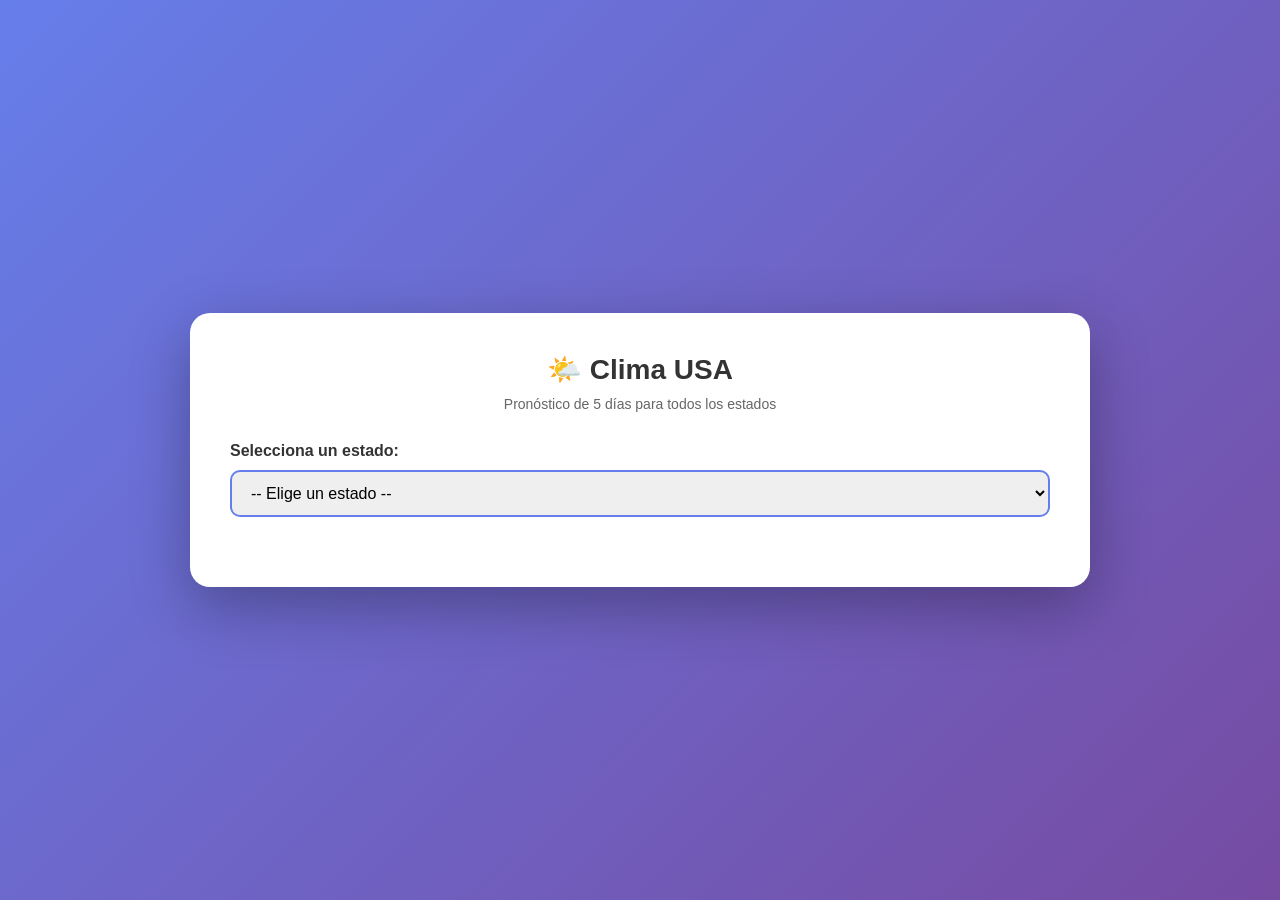
==== index.html @ fc047a68 "Add files via upload" ====
<!DOCTYPE html>
<html lang="es">
<head>
    <meta charset="UTF-8">
    <meta name="viewport" content="width=device-width, initial-scale=1.0">
    <title>Clima USA - ValCusySoft</title>
    <style>
        * {
            margin: 0;
            padding: 0;
            box-sizing: border-box;
        }

        body {
            font-family: 'Segoe UI', Tahoma, Geneva, Verdana, sans-serif;
            background: linear-gradient(135deg, #667eea 0%, #764ba2 100%);
            min-height: 100vh;
            display: flex;
            justify-content: center;
            align-items: center;
            padding: 20px;
        }

        .container {
            background: white;
            border-radius: 20px;
            padding: 40px;
            max-width: 900px;
            width: 100%;
            box-shadow: 0 20px 60px rgba(0, 0, 0, 0.3);
        }

        .header {
            text-align: center;
            margin-bottom: 30px;
        }

        .header h1 {
            color: #333;
            margin-bottom: 10px;
            font-size: 28px;
        }

        .header p {
            color: #666;
            font-size: 14px;
        }

        .selector-container {
            margin-bottom: 30px;
        }

        .selector-container label {
            display: block;
            margin-bottom: 10px;
            color: #333;
            font-weight: 600;
        }

        .selector-container select {
            width: 100%;
            padding: 12px 15px;
            border: 2px solid #667eea;
            border-radius: 10px;
            font-size: 16px;
            cursor: pointer;
            transition: all 0.3s ease;
        }

        .selector-container select:hover {
            border-color: #764ba2;
        }

        .selector-container select:focus {
            outline: none;
            border-color: #764ba2;
            box-shadow: 0 0 0 3px rgba(102, 126, 234, 0.1);
        }

        .current-weather {
            background: linear-gradient(135deg, #667eea 0%, #764ba2 100%);
            color: white;
            padding: 30px;
            border-radius: 15px;
            margin-bottom: 30px;
            text-align: center;
        }

        .city-name {
            font-size: 32px;
            font-weight: bold;
            margin-bottom: 10px;
        }

        .temperature {
            font-size: 60px;
            font-weight: bold;
            margin: 10px 0;
        }

        .description {
            font-size: 18px;
            opacity: 0.9;
            margin-bottom: 20px;
            text-transform: capitalize;
        }

        .weather-details {
            display: grid;
            grid-template-columns: repeat(auto-fit, minmax(150px, 1fr));
            gap: 15px;
            margin-top: 20px;
        }

        .detail-box {
            background: rgba(255, 255, 255, 0.2);
            padding: 15px;
            border-radius: 10px;
            backdrop-filter: blur(10px);
        }

        .detail-label {
            font-size: 12px;
            opacity: 0.8;
            margin-bottom: 5px;
        }

        .detail-value {
            font-size: 20px;
            font-weight: bold;
        }

        .forecast {
            margin-top: 30px;
        }

        .forecast h3 {
            color: #333;
            margin-bottom: 20px;
            font-size: 20px;
        }

        .forecast-grid {
            display: grid;
            grid-template-columns: repeat(auto-fit, minmax(150px, 1fr));
            gap: 15px;
        }

        .forecast-card {
            background: #f8f9fa;
            padding: 20px;
            border-radius: 15px;
            text-align: center;
            border: 2px solid #e9ecef;
            transition: all 0.3s ease;
        }

        .forecast-card:hover {
            border-color: #667eea;
            box-shadow: 0 5px 15px rgba(102, 126, 234, 0.1);
            transform: translateY(-5px);
        }

        .forecast-date {
            color: #667eea;
            font-weight: 600;
            margin-bottom: 10px;
            font-size: 14px;
        }

        .forecast-icon {
            font-size: 40px;
            margin: 10px 0;
        }

        .forecast-temp {
            color: #333;
            font-size: 18px;
            font-weight: bold;
            margin-bottom: 8px;
        }

        .forecast-details {
            font-size: 12px;
            color: #666;
            line-height: 1.6;
        }

        .loading {
            text-align: center;
            color: #667eea;
            font-size: 18px;
        }

        .error {
            background: #fee;
            color: #c33;
            padding: 15px;
            border-radius: 10px;
            margin-bottom: 20px;
            border-left: 4px solid #c33;
        }

        @media (max-width: 600px) {
            .container {
                padding: 20px;
            }

            .header h1 {
                font-size: 22px;
            }

            .temperature {
                font-size: 45px;
            }

            .city-name {
                font-size: 24px;
            }

            .weather-details {
                grid-template-columns: repeat(2, 1fr);
            }

            .forecast-grid {
                grid-template-columns: 1fr;
            }
        }
    </style>
</head>
<body>
    <div class="container">
        <div class="header">
            <h1>🌤️ Clima USA</h1>
            <p>Pronóstico de 5 días para todos los estados</p>
        </div>

        <div class="selector-container">
            <label for="stateSelect">Selecciona un estado:</label>
            <select id="stateSelect">
                <option value="">-- Elige un estado --</option>
            </select>
        </div>

        <div id="errorContainer"></div>
        <div id="weatherContainer"></div>
    </div>

    <script>
        // Lista de estados USA con sus ciudades principales y coordenadas
        const states = [
            { name: 'Alabama', city: 'Montgomery', lat: 32.3792, lon: -86.3077 },
            { name: 'Alaska', city: 'Juneau', lat: 58.3019, lon: -134.4197 },
            { name: 'Arizona', city: 'Phoenix', lat: 33.4484, lon: -112.0742 },
            { name: 'Arkansas', city: 'Little Rock', lat: 34.7465, lon: -92.2896 },
            { name: 'California', city: 'Los Angeles', lat: 34.0522, lon: -118.2437 },
            { name: 'Colorado', city: 'Denver', lat: 39.7392, lon: -104.9903 },
            { name: 'Connecticut', city: 'Hartford', lat: 41.7658, lon: -72.6734 },
            { name: 'Delaware', city: 'Wilmington', lat: 39.7391, lon: -75.5244 },
            { name: 'Florida', city: 'Miami', lat: 25.7617, lon: -80.1918 },
            { name: 'Georgia', city: 'Atlanta', lat: 33.7490, lon: -84.3880 },
            { name: 'Hawaii', city: 'Honolulu', lat: 21.3099, lon: -157.8581 },
            { name: 'Idaho', city: 'Boise', lat: 43.6150, lon: -116.2023 },
            { name: 'Illinois', city: 'Chicago', lat: 41.8781, lon: -87.6298 },
            { name: 'Indiana', city: 'Indianapolis', lat: 39.7684, lon: -86.1581 },
            { name: 'Iowa', city: 'Des Moines', lat: 41.5868, lon: -93.6250 },
            { name: 'Kansas', city: 'Topeka', lat: 39.0473, lon: -95.6752 },
            { name: 'Kentucky', city: 'Louisville', lat: 38.2527, lon: -85.7585 },
            { name: 'Louisiana', city: 'New Orleans', lat: 29.9511, lon: -90.2623 },
            { name: 'Maine', city: 'Portland', lat: 43.6591, lon: -70.2568 },
            { name: 'Maryland', city: 'Baltimore', lat: 39.2904, lon: -76.6122 },
            { name: 'Massachusetts', city: 'Boston', lat: 42.3601, lon: -71.0589 },
            { name: 'Michigan', city: 'Detroit', lat: 42.3314, lon: -83.0458 },
            { name: 'Minnesota', city: 'Minneapolis', lat: 44.9778, lon: -93.2650 },
            { name: 'Mississippi', city: 'Jackson', lat: 32.2988, lon: -90.1848 },
            { name: 'Missouri', city: 'Kansas City', lat: 39.0997, lon: -94.5786 },
            { name: 'Montana', city: 'Billings', lat: 45.7833, lon: -103.9964 },
            { name: 'Nebraska', city: 'Omaha', lat: 41.2565, lon: -95.9345 },
            { name: 'Nevada', city: 'Las Vegas', lat: 36.1699, lon: -115.1398 },
            { name: 'New Hampshire', city: 'Manchester', lat: 42.9956, lon: -71.4548 },
            { name: 'New Jersey', city: 'Newark', lat: 40.7357, lon: -74.1724 },
            { name: 'New Mexico', city: 'Albuquerque', lat: 35.0844, lon: -106.6504 },
            { name: 'New York', city: 'New York City', lat: 40.7128, lon: -74.0060 },
            { name: 'North Carolina', city: 'Charlotte', lat: 35.2271, lon: -80.8431 },
            { name: 'North Dakota', city: 'Bismarck', lat: 46.8083, lon: -100.7837 },
            { name: 'Ohio', city: 'Columbus', lat: 39.9612, lon: -82.9988 },
            { name: 'Oklahoma', city: 'Oklahoma City', lat: 35.4676, lon: -97.5164 },
            { name: 'Oregon', city: 'Portland', lat: 45.5152, lon: -122.6784 },
            { name: 'Pennsylvania', city: 'Philadelphia', lat: 39.9526, lon: -75.1652 },
            { name: 'Rhode Island', city: 'Providence', lat: 41.8240, lon: -71.4128 },
            { name: 'South Carolina', city: 'Charleston', lat: 32.7765, lon: -79.9626 },
            { name: 'South Dakota', city: 'Sioux Falls', lat: 43.5460, lon: -96.7313 },
            { name: 'Tennessee', city: 'Nashville', lat: 36.1627, lon: -86.7816 },
            { name: 'Texas', city: 'Houston', lat: 29.7604, lon: -95.3698 },
            { name: 'Utah', city: 'Salt Lake City', lat: 40.7608, lon: -111.8910 },
            { name: 'Vermont', city: 'Burlington', lat: 44.4759, lon: -73.2121 },
            { name: 'Virginia', city: 'Richmond', lat: 37.5407, lon: -77.4360 },
            { name: 'Washington', city: 'Seattle', lat: 47.6062, lon: -122.3321 },
            { name: 'West Virginia', city: 'Charleston', lat: 38.3498, lon: -81.6326 },
            { name: 'Wisconsin', city: 'Milwaukee', lat: 43.0389, lon: -87.9065 },
            { name: 'Wyoming', city: 'Cheyenne', lat: 41.1400, lon: -104.8202 }
        ];

        // Llenar el selector
        function fillStateSelector() {
            const select = document.getElementById('stateSelect');
            states.forEach(state => {
                const option = document.createElement('option');
                option.value = JSON.stringify({ lat: state.lat, lon: state.lon, name: state.name, city: state.city });
                option.textContent = `${state.name} (${state.city})`;
                select.appendChild(option);
            });
        }

        // Obtener el clima
        async function getWeather(lat, lon, stateName, cityName) {
            const container = document.getElementById('weatherContainer');
            const errorContainer = document.getElementById('errorContainer');
            
            container.innerHTML = '<div class="loading">Cargando clima...</div>';
            errorContainer.innerHTML = '';

            try {
                const response = await fetch(
                    `https://api.open-meteo.com/v1/forecast?latitude=${lat}&longitude=${lon}&daily=temperature_2m_max,temperature_2m_min,precipitation_sum,windspeed_10m_max,relative_humidity_2m_max,apparent_temperature_max,apparent_temperature_min,weather_code&temperature_unit=fahrenheit&wind_speed_unit=mph&precipitation_unit=inch&timezone=auto`
                );

                if (!response.ok) throw new Error('Error fetching weather data');
                
                const data = await response.json();
                displayWeather(data, stateName, cityName);
            } catch (error) {
                errorContainer.innerHTML = `<div class="error">❌ Error al cargar el clima. Intenta de nuevo.</div>`;
                container.innerHTML = '';
                console.error('Error:', error);
            }
        }

        // Mostrar el clima
        function displayWeather(data, stateName, cityName) {
            const container = document.getElementById('weatherContainer');
            const daily = data.daily;
            const timezone = data.timezone;

            // Clima actual (primer día)
            const today = new Date(daily.time[0]);
            const currentTemp = daily.temperature_2m_max[0];
            const minTemp = daily.temperature_2m_min[0];
            const humidity = daily.relative_humidity_2m_max[0];
            const windSpeed = daily.windspeed_10m_max[0];
            const apparentTemp = daily.apparent_temperature_max[0];

            const weatherDescription = getWeatherDescription(daily.weather_code[0]);
            const weatherIcon = getWeatherIcon(daily.weather_code[0]);

            let html = `
                <div class="current-weather">
                    <div class="city-name">${stateName}</div>
                    <div style="font-size: 14px; opacity: 0.9; margin-bottom: 10px;">${cityName}</div>
                    <div class="temperature">${Math.round(currentTemp)}°F</div>
                    <div class="description">${weatherIcon} ${weatherDescription}</div>
                    
                    <div class="weather-details">
                        <div class="detail-box">
                            <div class="detail-label">Sensación Térmica</div>
                            <div class="detail-value">${Math.round(apparentTemp)}°F</div>
                        </div>
                        <div class="detail-box">
                            <div class="detail-label">Humedad</div>
                            <div class="detail-value">${humidity}%</div>
                        </div>
                        <div class="detail-box">
                            <div class="detail-label">Viento</div>
                            <div class="detail-value">${Math.round(windSpeed)} mph</div>
                        </div>
                        <div class="detail-box">
                            <div class="detail-label">Mín. Hoy</div>
                            <div class="detail-value">${Math.round(minTemp)}°F</div>
                        </div>
                    </div>
                </div>

                <div class="forecast">
                    <h3>Pronóstico de 5 Días</h3>
                    <div class="forecast-grid">
            `;

            // Pronóstico de 5 días
            for (let i = 0; i < 5; i++) {
                const date = new Date(daily.time[i]);
                const dayName = date.toLocaleDateString('es-ES', { weekday: 'short' });
                const dayDate = date.toLocaleDateString('es-ES', { month: 'short', day: 'numeric' });
                
                const high = daily.temperature_2m_max[i];
                const low = daily.temperature_2m_min[i];
                const humidity = daily.relative_humidity_2m_max[i];
                const windSpeed = daily.windspeed_10m_max[i];
                const weatherCode = daily.weather_code[i];
                const description = getWeatherDescription(weatherCode);
                const icon = getWeatherIcon(weatherCode);

                html += `
                    <div class="forecast-card">
                        <div class="forecast-date">${dayName}, ${dayDate}</div>
                        <div class="forecast-icon">${icon}</div>
                        <div class="forecast-temp">${Math.round(high)}° / ${Math.round(low)}°</div>
                        <div class="forecast-details">
                            <div>💧 ${humidity}%</div>
                            <div>💨 ${Math.round(windSpeed)} mph</div>
                        </div>
                    </div>
                `;
            }

            html += `
                    </div>
                </div>
            `;

            container.innerHTML = html;
        }

        // Describir el código del clima
        function getWeatherDescription(code) {
            const codeMap = {
                0: 'Despejado',
                1: 'Principalmente despejado',
                2: 'Parcialmente nublado',
                3: 'Nublado',
                45: 'Niebla',
                48: 'Niebla helada',
                51: 'Llovizna ligera',
                53: 'Llovizna moderada',
                55: 'Llovizna densa',
                61: 'Lluvia ligera',
                63: 'Lluvia moderada',
                65: 'Lluvia fuerte',
                71: 'Nieve ligera',
                73: 'Nieve moderada',
                75: 'Nieve fuerte',
                77: 'Granos de nieve',
                80: 'Aguaceros ligeros',
                81: 'Aguaceros moderados',
                82: 'Aguaceros fuertes',
                85: 'Nieve ligera con lluvia',
                86: 'Nieve fuerte con lluvia',
                95: 'Tormenta eléctrica',
                96: 'Tormenta con granizo ligero',
                99: 'Tormenta con granizo fuerte'
            };
            return codeMap[code] || 'Desconocido';
        }

        // Obtener emoji del clima
        function getWeatherIcon(code) {
            if (code === 0) return '☀️';
            if ([1, 2].includes(code)) return '⛅';
            if (code === 3) return '☁️';
            if ([45, 48].includes(code)) return '🌫️';
            if ([51, 53, 55, 61, 63, 65, 80, 81, 82].includes(code)) return '🌧️';
            if ([71, 73, 75, 77, 85, 86].includes(code)) return '❄️';
            if ([95, 96, 99].includes(code)) return '⛈️';
            return '🌤️';
        }

        // Event listener para el selector
        document.getElementById('stateSelect').addEventListener('change', (e) => {
            if (e.target.value) {
                const data = JSON.parse(e.target.value);
                getWeather(data.lat, data.lon, data.name, data.city);
            }
        });

        // Llenar el selector al cargar
        fillStateSelector();
    </script>
</body>
</html>
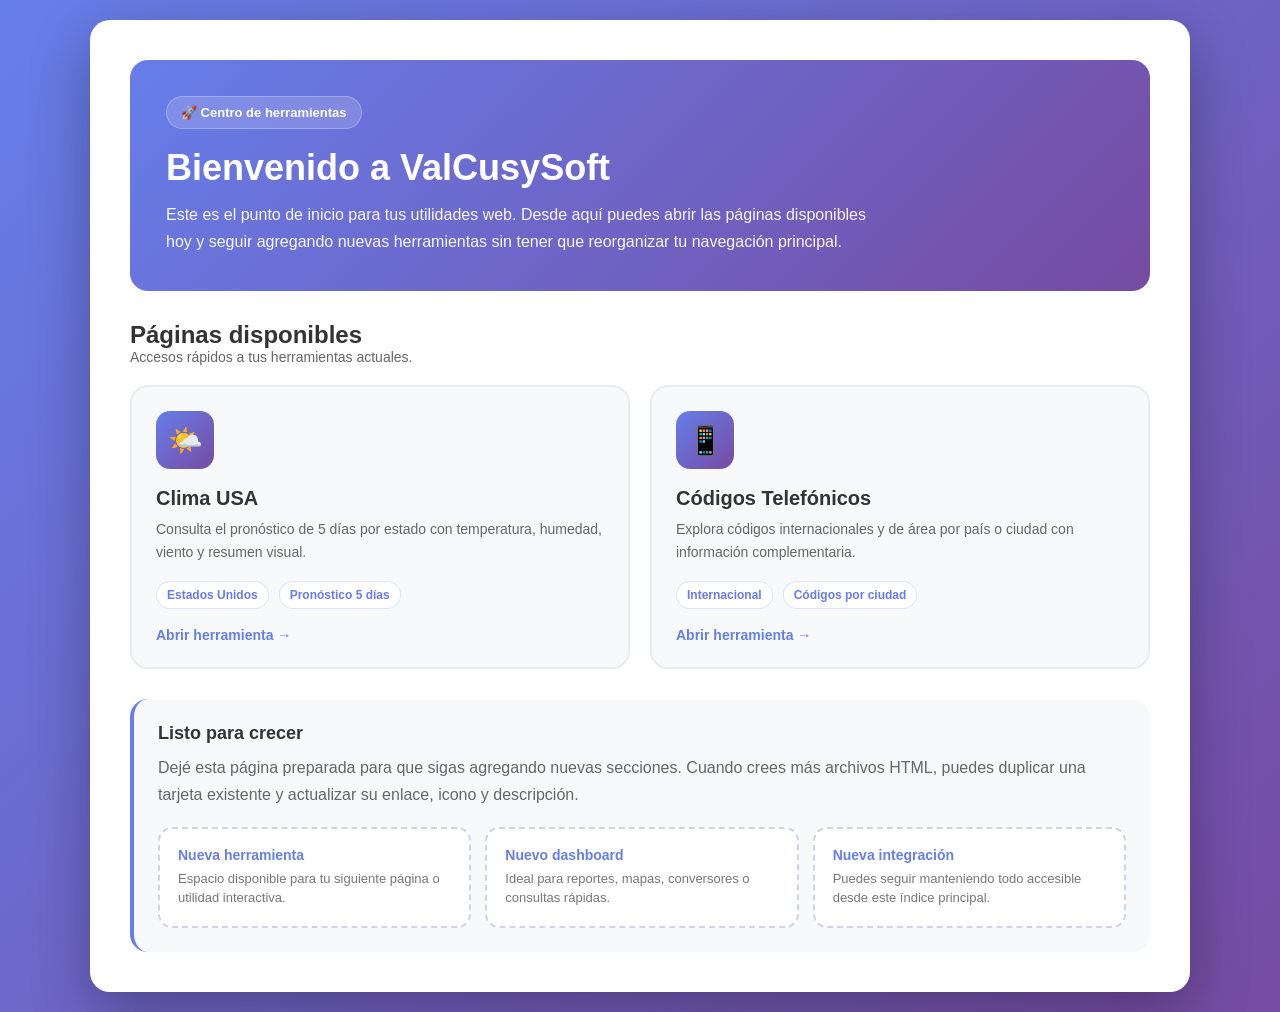
==== commit ee0c3f64: "Added common index html and renamed file" ====
--- a/index.html
+++ b/index.html
@@ -1,478 +1,288 @@
-<!DOCTYPE html>
-<html lang="es">
-<head>
-    <meta charset="UTF-8">
-    <meta name="viewport" content="width=device-width, initial-scale=1.0">
-    <title>Clima USA - ValCusySoft</title>
-    <style>
-        * {
-            margin: 0;
-            padding: 0;
-            box-sizing: border-box;
-        }
-
-        body {
-            font-family: 'Segoe UI', Tahoma, Geneva, Verdana, sans-serif;
-            background: linear-gradient(135deg, #667eea 0%, #764ba2 100%);
-            min-height: 100vh;
-            display: flex;
-            justify-content: center;
-            align-items: center;
-            padding: 20px;
-        }
-
-        .container {
-            background: white;
-            border-radius: 20px;
-            padding: 40px;
-            max-width: 900px;
-            width: 100%;
-            box-shadow: 0 20px 60px rgba(0, 0, 0, 0.3);
-        }
-
-        .header {
-            text-align: center;
-            margin-bottom: 30px;
-        }
-
-        .header h1 {
-            color: #333;
-            margin-bottom: 10px;
-            font-size: 28px;
-        }
-
-        .header p {
-            color: #666;
-            font-size: 14px;
-        }
-
-        .selector-container {
-            margin-bottom: 30px;
-        }
-
-        .selector-container label {
-            display: block;
-            margin-bottom: 10px;
-            color: #333;
-            font-weight: 600;
-        }
-
-        .selector-container select {
-            width: 100%;
-            padding: 12px 15px;
-            border: 2px solid #667eea;
-            border-radius: 10px;
-            font-size: 16px;
-            cursor: pointer;
-            transition: all 0.3s ease;
-        }
-
-        .selector-container select:hover {
-            border-color: #764ba2;
-        }
-
-        .selector-container select:focus {
-            outline: none;
-            border-color: #764ba2;
-            box-shadow: 0 0 0 3px rgba(102, 126, 234, 0.1);
-        }
-
-        .current-weather {
-            background: linear-gradient(135deg, #667eea 0%, #764ba2 100%);
-            color: white;
-            padding: 30px;
-            border-radius: 15px;
-            margin-bottom: 30px;
-            text-align: center;
-        }
-
-        .city-name {
-            font-size: 32px;
-            font-weight: bold;
-            margin-bottom: 10px;
-        }
-
-        .temperature {
-            font-size: 60px;
-            font-weight: bold;
-            margin: 10px 0;
-        }
-
-        .description {
-            font-size: 18px;
-            opacity: 0.9;
-            margin-bottom: 20px;
-            text-transform: capitalize;
-        }
-
-        .weather-details {
-            display: grid;
-            grid-template-columns: repeat(auto-fit, minmax(150px, 1fr));
-            gap: 15px;
-            margin-top: 20px;
-        }
-
-        .detail-box {
-            background: rgba(255, 255, 255, 0.2);
-            padding: 15px;
-            border-radius: 10px;
-            backdrop-filter: blur(10px);
-        }
-
-        .detail-label {
-            font-size: 12px;
-            opacity: 0.8;
-            margin-bottom: 5px;
-        }
-
-        .detail-value {
-            font-size: 20px;
-            font-weight: bold;
-        }
-
-        .forecast {
-            margin-top: 30px;
-        }
-
-        .forecast h3 {
-            color: #333;
-            margin-bottom: 20px;
-            font-size: 20px;
-        }
-
-        .forecast-grid {
-            display: grid;
-            grid-template-columns: repeat(auto-fit, minmax(150px, 1fr));
-            gap: 15px;
-        }
-
-        .forecast-card {
-            background: #f8f9fa;
-            padding: 20px;
-            border-radius: 15px;
-            text-align: center;
-            border: 2px solid #e9ecef;
-            transition: all 0.3s ease;
-        }
-
-        .forecast-card:hover {
-            border-color: #667eea;
-            box-shadow: 0 5px 15px rgba(102, 126, 234, 0.1);
-            transform: translateY(-5px);
-        }
-
-        .forecast-date {
-            color: #667eea;
-            font-weight: 600;
-            margin-bottom: 10px;
-            font-size: 14px;
-        }
-
-        .forecast-icon {
-            font-size: 40px;
-            margin: 10px 0;
-        }
-
-        .forecast-temp {
-            color: #333;
-            font-size: 18px;
-            font-weight: bold;
-            margin-bottom: 8px;
-        }
-
-        .forecast-details {
-            font-size: 12px;
-            color: #666;
-            line-height: 1.6;
-        }
-
-        .loading {
-            text-align: center;
-            color: #667eea;
-            font-size: 18px;
-        }
-
-        .error {
-            background: #fee;
-            color: #c33;
-            padding: 15px;
-            border-radius: 10px;
-            margin-bottom: 20px;
-            border-left: 4px solid #c33;
-        }
-
-        @media (max-width: 600px) {
-            .container {
-                padding: 20px;
-            }
-
-            .header h1 {
-                font-size: 22px;
-            }
-
-            .temperature {
-                font-size: 45px;
-            }
-
-            .city-name {
-                font-size: 24px;
-            }
-
-            .weather-details {
-                grid-template-columns: repeat(2, 1fr);
-            }
-
-            .forecast-grid {
-                grid-template-columns: 1fr;
-            }
-        }
-    </style>
-</head>
-<body>
-    <div class="container">
-        <div class="header">
-            <h1>🌤️ Clima USA</h1>
-            <p>Pronóstico de 5 días para todos los estados</p>
-        </div>
-
-        <div class="selector-container">
-            <label for="stateSelect">Selecciona un estado:</label>
-            <select id="stateSelect">
-                <option value="">-- Elige un estado --</option>
-            </select>
-        </div>
-
-        <div id="errorContainer"></div>
-        <div id="weatherContainer"></div>
-    </div>
-
-    <script>
-        // Lista de estados USA con sus ciudades principales y coordenadas
-        const states = [
-            { name: 'Alabama', city: 'Montgomery', lat: 32.3792, lon: -86.3077 },
-            { name: 'Alaska', city: 'Juneau', lat: 58.3019, lon: -134.4197 },
-            { name: 'Arizona', city: 'Phoenix', lat: 33.4484, lon: -112.0742 },
-            { name: 'Arkansas', city: 'Little Rock', lat: 34.7465, lon: -92.2896 },
-            { name: 'California', city: 'Los Angeles', lat: 34.0522, lon: -118.2437 },
-            { name: 'Colorado', city: 'Denver', lat: 39.7392, lon: -104.9903 },
-            { name: 'Connecticut', city: 'Hartford', lat: 41.7658, lon: -72.6734 },
-            { name: 'Delaware', city: 'Wilmington', lat: 39.7391, lon: -75.5244 },
-            { name: 'Florida', city: 'Miami', lat: 25.7617, lon: -80.1918 },
-            { name: 'Georgia', city: 'Atlanta', lat: 33.7490, lon: -84.3880 },
-            { name: 'Hawaii', city: 'Honolulu', lat: 21.3099, lon: -157.8581 },
-            { name: 'Idaho', city: 'Boise', lat: 43.6150, lon: -116.2023 },
-            { name: 'Illinois', city: 'Chicago', lat: 41.8781, lon: -87.6298 },
-            { name: 'Indiana', city: 'Indianapolis', lat: 39.7684, lon: -86.1581 },
-            { name: 'Iowa', city: 'Des Moines', lat: 41.5868, lon: -93.6250 },
-            { name: 'Kansas', city: 'Topeka', lat: 39.0473, lon: -95.6752 },
-            { name: 'Kentucky', city: 'Louisville', lat: 38.2527, lon: -85.7585 },
-            { name: 'Louisiana', city: 'New Orleans', lat: 29.9511, lon: -90.2623 },
-            { name: 'Maine', city: 'Portland', lat: 43.6591, lon: -70.2568 },
-            { name: 'Maryland', city: 'Baltimore', lat: 39.2904, lon: -76.6122 },
-            { name: 'Massachusetts', city: 'Boston', lat: 42.3601, lon: -71.0589 },
-            { name: 'Michigan', city: 'Detroit', lat: 42.3314, lon: -83.0458 },
-            { name: 'Minnesota', city: 'Minneapolis', lat: 44.9778, lon: -93.2650 },
-            { name: 'Mississippi', city: 'Jackson', lat: 32.2988, lon: -90.1848 },
-            { name: 'Missouri', city: 'Kansas City', lat: 39.0997, lon: -94.5786 },
-            { name: 'Montana', city: 'Billings', lat: 45.7833, lon: -103.9964 },
-            { name: 'Nebraska', city: 'Omaha', lat: 41.2565, lon: -95.9345 },
-            { name: 'Nevada', city: 'Las Vegas', lat: 36.1699, lon: -115.1398 },
-            { name: 'New Hampshire', city: 'Manchester', lat: 42.9956, lon: -71.4548 },
-            { name: 'New Jersey', city: 'Newark', lat: 40.7357, lon: -74.1724 },
-            { name: 'New Mexico', city: 'Albuquerque', lat: 35.0844, lon: -106.6504 },
-            { name: 'New York', city: 'New York City', lat: 40.7128, lon: -74.0060 },
-            { name: 'North Carolina', city: 'Charlotte', lat: 35.2271, lon: -80.8431 },
-            { name: 'North Dakota', city: 'Bismarck', lat: 46.8083, lon: -100.7837 },
-            { name: 'Ohio', city: 'Columbus', lat: 39.9612, lon: -82.9988 },
-            { name: 'Oklahoma', city: 'Oklahoma City', lat: 35.4676, lon: -97.5164 },
-            { name: 'Oregon', city: 'Portland', lat: 45.5152, lon: -122.6784 },
-            { name: 'Pennsylvania', city: 'Philadelphia', lat: 39.9526, lon: -75.1652 },
-            { name: 'Rhode Island', city: 'Providence', lat: 41.8240, lon: -71.4128 },
-            { name: 'South Carolina', city: 'Charleston', lat: 32.7765, lon: -79.9626 },
-            { name: 'South Dakota', city: 'Sioux Falls', lat: 43.5460, lon: -96.7313 },
-            { name: 'Tennessee', city: 'Nashville', lat: 36.1627, lon: -86.7816 },
-            { name: 'Texas', city: 'Houston', lat: 29.7604, lon: -95.3698 },
-            { name: 'Utah', city: 'Salt Lake City', lat: 40.7608, lon: -111.8910 },
-            { name: 'Vermont', city: 'Burlington', lat: 44.4759, lon: -73.2121 },
-            { name: 'Virginia', city: 'Richmond', lat: 37.5407, lon: -77.4360 },
-            { name: 'Washington', city: 'Seattle', lat: 47.6062, lon: -122.3321 },
-            { name: 'West Virginia', city: 'Charleston', lat: 38.3498, lon: -81.6326 },
-            { name: 'Wisconsin', city: 'Milwaukee', lat: 43.0389, lon: -87.9065 },
-            { name: 'Wyoming', city: 'Cheyenne', lat: 41.1400, lon: -104.8202 }
-        ];
-
-        // Llenar el selector
-        function fillStateSelector() {
-            const select = document.getElementById('stateSelect');
-            states.forEach(state => {
-                const option = document.createElement('option');
-                option.value = JSON.stringify({ lat: state.lat, lon: state.lon, name: state.name, city: state.city });
-                option.textContent = `${state.name} (${state.city})`;
-                select.appendChild(option);
-            });
-        }
-
-        // Obtener el clima
-        async function getWeather(lat, lon, stateName, cityName) {
-            const container = document.getElementById('weatherContainer');
-            const errorContainer = document.getElementById('errorContainer');
-            
-            container.innerHTML = '<div class="loading">Cargando clima...</div>';
-            errorContainer.innerHTML = '';
-
-            try {
-                const response = await fetch(
-                    `https://api.open-meteo.com/v1/forecast?latitude=${lat}&longitude=${lon}&daily=temperature_2m_max,temperature_2m_min,precipitation_sum,windspeed_10m_max,relative_humidity_2m_max,apparent_temperature_max,apparent_temperature_min,weather_code&temperature_unit=fahrenheit&wind_speed_unit=mph&precipitation_unit=inch&timezone=auto`
-                );
-
-                if (!response.ok) throw new Error('Error fetching weather data');
-                
-                const data = await response.json();
-                displayWeather(data, stateName, cityName);
-            } catch (error) {
-                errorContainer.innerHTML = `<div class="error">❌ Error al cargar el clima. Intenta de nuevo.</div>`;
-                container.innerHTML = '';
-                console.error('Error:', error);
-            }
-        }
-
-        // Mostrar el clima
-        function displayWeather(data, stateName, cityName) {
-            const container = document.getElementById('weatherContainer');
-            const daily = data.daily;
-            const timezone = data.timezone;
-
-            // Clima actual (primer día)
-            const today = new Date(daily.time[0]);
-            const currentTemp = daily.temperature_2m_max[0];
-            const minTemp = daily.temperature_2m_min[0];
-            const humidity = daily.relative_humidity_2m_max[0];
-            const windSpeed = daily.windspeed_10m_max[0];
-            const apparentTemp = daily.apparent_temperature_max[0];
-
-            const weatherDescription = getWeatherDescription(daily.weather_code[0]);
-            const weatherIcon = getWeatherIcon(daily.weather_code[0]);
-
-            let html = `
-                <div class="current-weather">
-                    <div class="city-name">${stateName}</div>
-                    <div style="font-size: 14px; opacity: 0.9; margin-bottom: 10px;">${cityName}</div>
-                    <div class="temperature">${Math.round(currentTemp)}°F</div>
-                    <div class="description">${weatherIcon} ${weatherDescription}</div>
-                    
-                    <div class="weather-details">
-                        <div class="detail-box">
-                            <div class="detail-label">Sensación Térmica</div>
-                            <div class="detail-value">${Math.round(apparentTemp)}°F</div>
-                        </div>
-                        <div class="detail-box">
-                            <div class="detail-label">Humedad</div>
-                            <div class="detail-value">${humidity}%</div>
-                        </div>
-                        <div class="detail-box">
-                            <div class="detail-label">Viento</div>
-                            <div class="detail-value">${Math.round(windSpeed)} mph</div>
-                        </div>
-                        <div class="detail-box">
-                            <div class="detail-label">Mín. Hoy</div>
-                            <div class="detail-value">${Math.round(minTemp)}°F</div>
-                        </div>
-                    </div>
-                </div>
-
-                <div class="forecast">
-                    <h3>Pronóstico de 5 Días</h3>
-                    <div class="forecast-grid">
-            `;
-
-            // Pronóstico de 5 días
-            for (let i = 0; i < 5; i++) {
-                const date = new Date(daily.time[i]);
-                const dayName = date.toLocaleDateString('es-ES', { weekday: 'short' });
-                const dayDate = date.toLocaleDateString('es-ES', { month: 'short', day: 'numeric' });
-                
-                const high = daily.temperature_2m_max[i];
-                const low = daily.temperature_2m_min[i];
-                const humidity = daily.relative_humidity_2m_max[i];
-                const windSpeed = daily.windspeed_10m_max[i];
-                const weatherCode = daily.weather_code[i];
-                const description = getWeatherDescription(weatherCode);
-                const icon = getWeatherIcon(weatherCode);
-
-                html += `
-                    <div class="forecast-card">
-                        <div class="forecast-date">${dayName}, ${dayDate}</div>
-                        <div class="forecast-icon">${icon}</div>
-                        <div class="forecast-temp">${Math.round(high)}° / ${Math.round(low)}°</div>
-                        <div class="forecast-details">
-                            <div>💧 ${humidity}%</div>
-                            <div>💨 ${Math.round(windSpeed)} mph</div>
-                        </div>
-                    </div>
-                `;
-            }
-
-            html += `
-                    </div>
-                </div>
-            `;
-
-            container.innerHTML = html;
-        }
-
-        // Describir el código del clima
-        function getWeatherDescription(code) {
-            const codeMap = {
-                0: 'Despejado',
-                1: 'Principalmente despejado',
-                2: 'Parcialmente nublado',
-                3: 'Nublado',
-                45: 'Niebla',
-                48: 'Niebla helada',
-                51: 'Llovizna ligera',
-                53: 'Llovizna moderada',
-                55: 'Llovizna densa',
-                61: 'Lluvia ligera',
-                63: 'Lluvia moderada',
-                65: 'Lluvia fuerte',
-                71: 'Nieve ligera',
-                73: 'Nieve moderada',
-                75: 'Nieve fuerte',
-                77: 'Granos de nieve',
-                80: 'Aguaceros ligeros',
-                81: 'Aguaceros moderados',
-                82: 'Aguaceros fuertes',
-                85: 'Nieve ligera con lluvia',
-                86: 'Nieve fuerte con lluvia',
-                95: 'Tormenta eléctrica',
-                96: 'Tormenta con granizo ligero',
-                99: 'Tormenta con granizo fuerte'
-            };
-            return codeMap[code] || 'Desconocido';
-        }
-
-        // Obtener emoji del clima
-        function getWeatherIcon(code) {
-            if (code === 0) return '☀️';
-            if ([1, 2].includes(code)) return '⛅';
-            if (code === 3) return '☁️';
-            if ([45, 48].includes(code)) return '🌫️';
-            if ([51, 53, 55, 61, 63, 65, 80, 81, 82].includes(code)) return '🌧️';
-            if ([71, 73, 75, 77, 85, 86].includes(code)) return '❄️';
-            if ([95, 96, 99].includes(code)) return '⛈️';
-            return '🌤️';
-        }
-
-        // Event listener para el selector
-        document.getElementById('stateSelect').addEventListener('change', (e) => {
-            if (e.target.value) {
-                const data = JSON.parse(e.target.value);
-                getWeather(data.lat, data.lon, data.name, data.city);
-            }
-        });
-
-        // Llenar el selector al cargar
-        fillStateSelector();
-    </script>
-</body>
-</html>+<!DOCTYPE html>
+<html lang="es">
+<head>
+    <meta charset="UTF-8">
+    <meta name="viewport" content="width=device-width, initial-scale=1.0">
+    <title>ValCusySoft - Inicio</title>
+    <style>
+        * {
+            margin: 0;
+            padding: 0;
+            box-sizing: border-box;
+        }
+
+        body {
+            font-family: 'Segoe UI', Tahoma, Geneva, Verdana, sans-serif;
+            background: linear-gradient(135deg, #667eea 0%, #764ba2 100%);
+            min-height: 100vh;
+            display: flex;
+            justify-content: center;
+            align-items: center;
+            padding: 20px;
+        }
+
+        .container {
+            background: white;
+            border-radius: 20px;
+            padding: 40px;
+            max-width: 1100px;
+            width: 100%;
+            box-shadow: 0 20px 60px rgba(0, 0, 0, 0.3);
+        }
+
+        .hero {
+            background: linear-gradient(135deg, #667eea 0%, #764ba2 100%);
+            color: white;
+            border-radius: 18px;
+            padding: 36px;
+            margin-bottom: 30px;
+        }
+
+        .badge {
+            display: inline-flex;
+            align-items: center;
+            gap: 8px;
+            background: rgba(255, 255, 255, 0.16);
+            border: 1px solid rgba(255, 255, 255, 0.25);
+            border-radius: 999px;
+            padding: 8px 14px;
+            font-size: 13px;
+            font-weight: 600;
+            margin-bottom: 18px;
+        }
+
+        .hero h1 {
+            font-size: 36px;
+            margin-bottom: 12px;
+        }
+
+        .hero p {
+            max-width: 700px;
+            line-height: 1.7;
+            opacity: 0.95;
+        }
+
+        .section-header {
+            display: flex;
+            justify-content: space-between;
+            align-items: flex-end;
+            gap: 16px;
+            margin-bottom: 20px;
+            flex-wrap: wrap;
+        }
+
+        .section-header h2 {
+            color: #333;
+            font-size: 24px;
+        }
+
+        .section-header p {
+            color: #666;
+            font-size: 14px;
+        }
+
+        .card-grid {
+            display: grid;
+            grid-template-columns: repeat(auto-fit, minmax(260px, 1fr));
+            gap: 20px;
+        }
+
+        .nav-card {
+            display: flex;
+            flex-direction: column;
+            gap: 18px;
+            background: #f8f9fa;
+            border: 2px solid #e9ecef;
+            border-radius: 18px;
+            padding: 24px;
+            text-decoration: none;
+            color: inherit;
+            transition: all 0.3s ease;
+        }
+
+        .nav-card:hover {
+            transform: translateY(-6px);
+            border-color: #667eea;
+            box-shadow: 0 10px 24px rgba(102, 126, 234, 0.15);
+        }
+
+        .card-icon {
+            width: 58px;
+            height: 58px;
+            border-radius: 14px;
+            display: flex;
+            align-items: center;
+            justify-content: center;
+            background: linear-gradient(135deg, #667eea 0%, #764ba2 100%);
+            color: white;
+            font-size: 28px;
+        }
+
+        .card-copy h3 {
+            color: #333;
+            font-size: 20px;
+            margin-bottom: 8px;
+        }
+
+        .card-copy p {
+            color: #666;
+            line-height: 1.6;
+            font-size: 14px;
+        }
+
+        .card-meta {
+            display: flex;
+            flex-wrap: wrap;
+            gap: 10px;
+        }
+
+        .meta-pill {
+            background: white;
+            color: #667eea;
+            border: 1px solid rgba(102, 126, 234, 0.2);
+            border-radius: 999px;
+            padding: 6px 10px;
+            font-size: 12px;
+            font-weight: 600;
+        }
+
+        .card-link {
+            color: #667eea;
+            font-weight: 700;
+            font-size: 14px;
+        }
+
+        .coming-soon {
+            margin-top: 30px;
+            background: #f8f9fa;
+            border-radius: 18px;
+            padding: 24px;
+            border-left: 4px solid #667eea;
+        }
+
+        .coming-soon h3 {
+            color: #333;
+            margin-bottom: 10px;
+            font-size: 18px;
+        }
+
+        .coming-soon p {
+            color: #666;
+            line-height: 1.7;
+            margin-bottom: 18px;
+        }
+
+        .placeholder-grid {
+            display: grid;
+            grid-template-columns: repeat(auto-fit, minmax(180px, 1fr));
+            gap: 14px;
+        }
+
+        .placeholder-card {
+            background: white;
+            border: 2px dashed #cfd4ea;
+            border-radius: 14px;
+            padding: 18px;
+        }
+
+        .placeholder-card strong {
+            display: block;
+            color: #667eea;
+            margin-bottom: 6px;
+            font-size: 14px;
+        }
+
+        .placeholder-card span {
+            color: #777;
+            font-size: 13px;
+            line-height: 1.5;
+        }
+
+        @media (max-width: 700px) {
+            .container {
+                padding: 22px;
+            }
+
+            .hero {
+                padding: 26px;
+            }
+
+            .hero h1 {
+                font-size: 28px;
+            }
+        }
+    </style>
+</head>
+<body>
+    <main class="container">
+        <section class="hero">
+            <div class="badge">🚀 Centro de herramientas</div>
+            <h1>Bienvenido a ValCusySoft</h1>
+            <p>
+                Este es el punto de inicio para tus utilidades web. Desde aquí puedes abrir las páginas disponibles
+                hoy y seguir agregando nuevas herramientas sin tener que reorganizar tu navegación principal.
+            </p>
+        </section>
+
+        <section>
+            <div class="section-header">
+                <div>
+                    <h2>Páginas disponibles</h2>
+                    <p>Accesos rápidos a tus herramientas actuales.</p>
+                </div>
+            </div>
+
+            <div class="card-grid">
+                <a class="nav-card" href="weatherV1.html">
+                    <div class="card-icon">🌤️</div>
+                    <div class="card-copy">
+                        <h3>Clima USA</h3>
+                        <p>Consulta el pronóstico de 5 días por estado con temperatura, humedad, viento y resumen visual.</p>
+                    </div>
+                    <div class="card-meta">
+                        <span class="meta-pill">Estados Unidos</span>
+                        <span class="meta-pill">Pronóstico 5 días</span>
+                    </div>
+                    <span class="card-link">Abrir herramienta →</span>
+                </a>
+
+                <a class="nav-card" href="telCodesV1.html">
+                    <div class="card-icon">📱</div>
+                    <div class="card-copy">
+                        <h3>Códigos Telefónicos</h3>
+                        <p>Explora códigos internacionales y de área por país o ciudad con información complementaria.</p>
+                    </div>
+                    <div class="card-meta">
+                        <span class="meta-pill">Internacional</span>
+                        <span class="meta-pill">Códigos por ciudad</span>
+                    </div>
+                    <span class="card-link">Abrir herramienta →</span>
+                </a>
+            </div>
+        </section>
+
+        <section class="coming-soon">
+            <h3>Listo para crecer</h3>
+            <p>
+                Dejé esta página preparada para que sigas agregando nuevas secciones. Cuando crees más archivos HTML,
+                puedes duplicar una tarjeta existente y actualizar su enlace, icono y descripción.
+            </p>
+
+            <div class="placeholder-grid">
+                <div class="placeholder-card">
+                    <strong>Nueva herramienta</strong>
+                    <span>Espacio disponible para tu siguiente página o utilidad interactiva.</span>
+                </div>
+                <div class="placeholder-card">
+                    <strong>Nuevo dashboard</strong>
+                    <span>Ideal para reportes, mapas, conversores o consultas rápidas.</span>
+                </div>
+                <div class="placeholder-card">
+                    <strong>Nueva integración</strong>
+                    <span>Puedes seguir manteniendo todo accesible desde este índice principal.</span>
+                </div>
+            </div>
+        </section>
+    </main>
+</body>
+</html>
